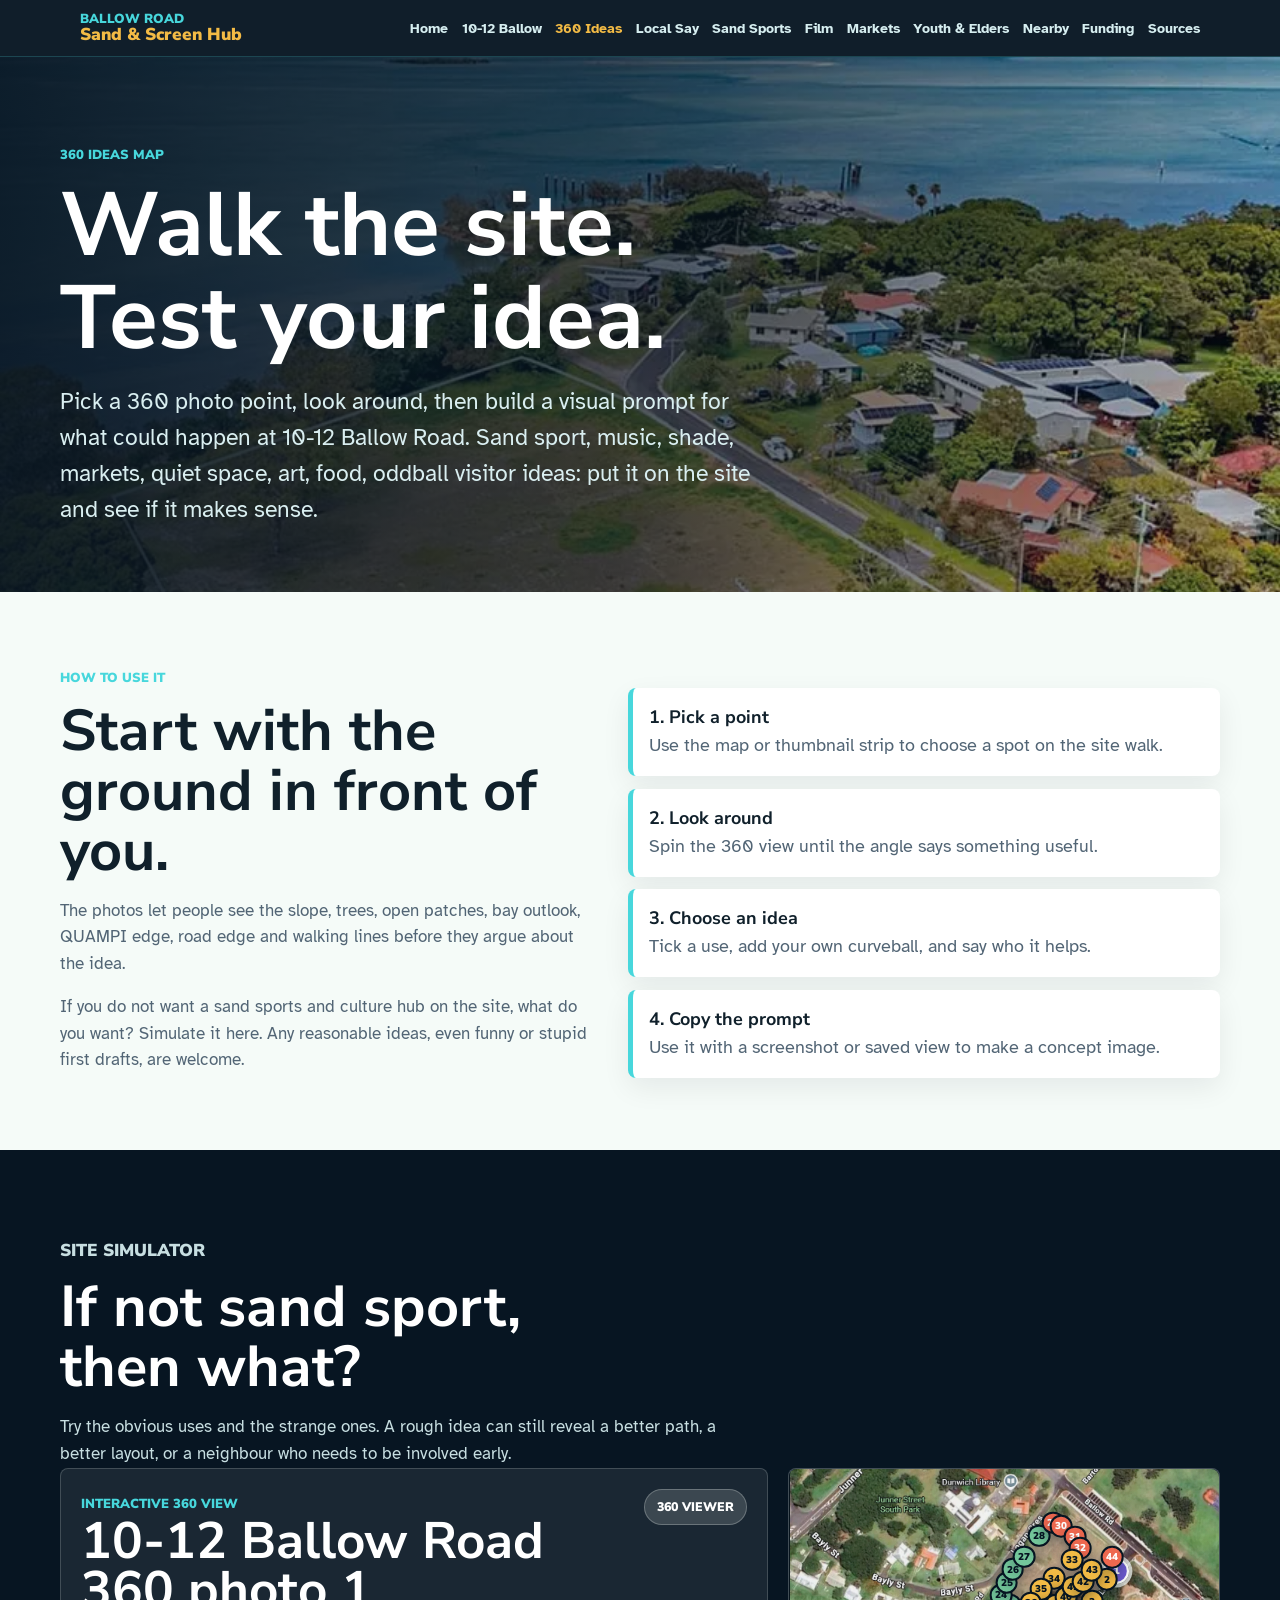
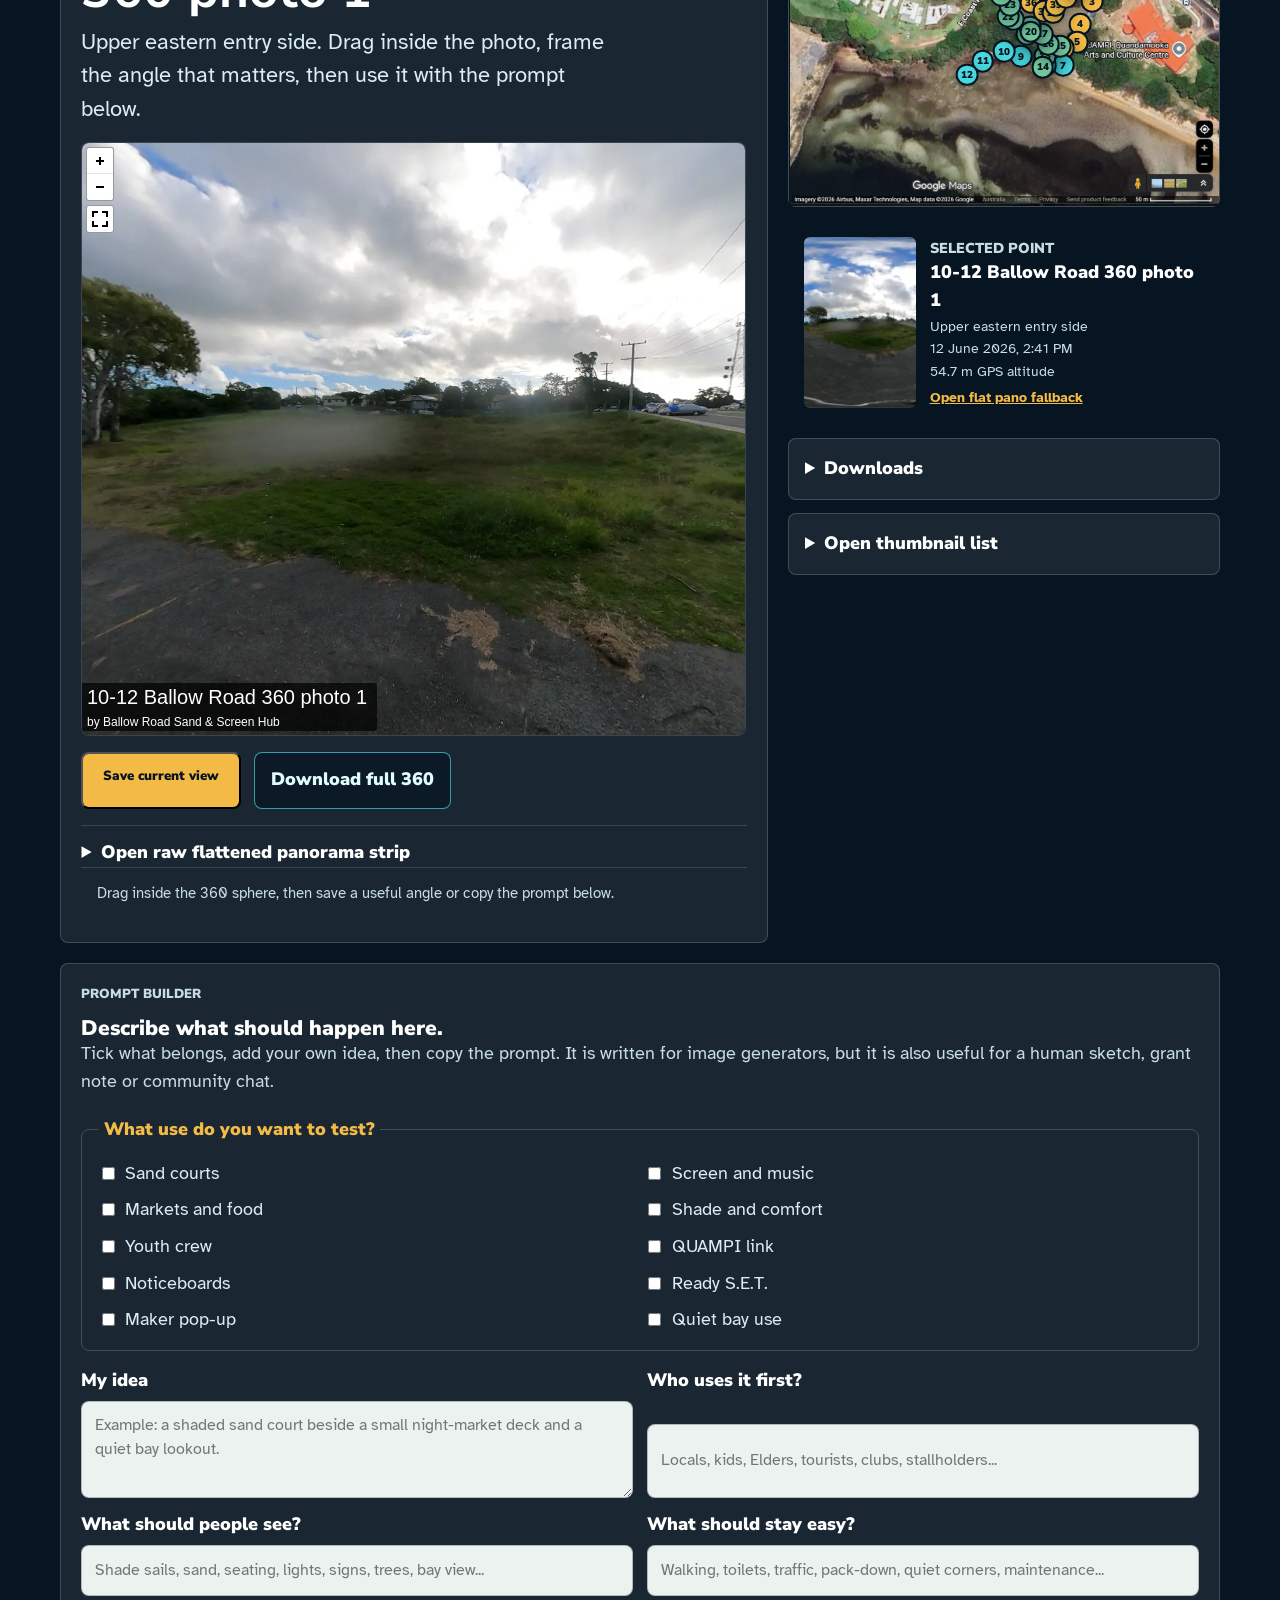
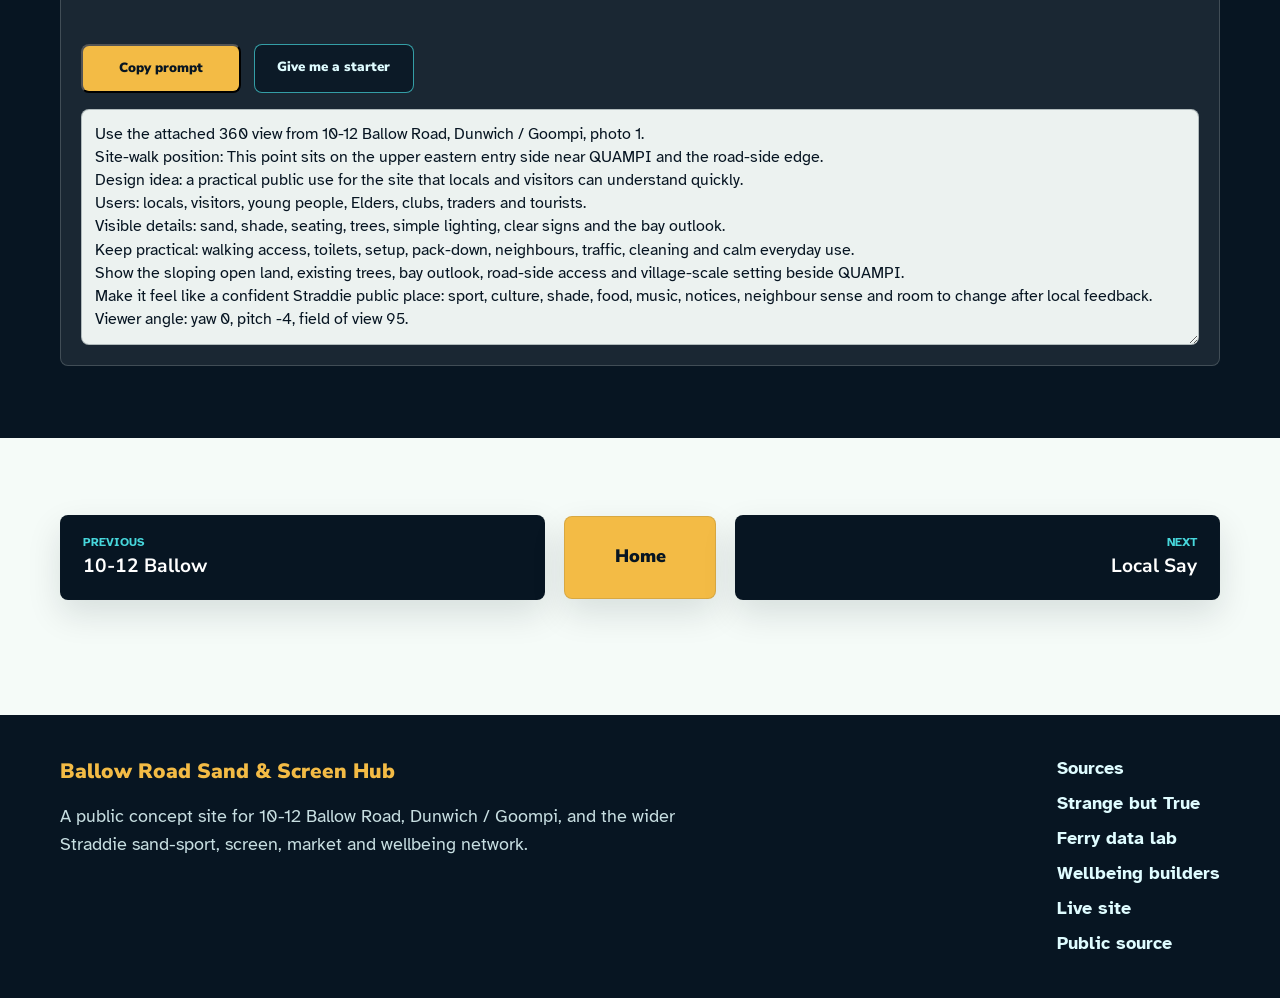
==== evidence-map.html @ b6db0bf1 "Add 360 ideas evidence map" ====
<!doctype html>
<html lang="en-AU">
  <head>
    <meta charset="utf-8">
    <meta name="viewport" content="width=device-width, initial-scale=1">
    <meta name="description" content="360 photo workbench for testing ideas at 10-12 Ballow Road, Dunwich / Goompi.">
    <title>360 Ideas | Ballow Road Sand & Screen Hub</title>
    <link rel="preconnect" href="https://fonts.googleapis.com">
    <link rel="preconnect" href="https://fonts.gstatic.com" crossorigin>
    <link href="https://fonts.googleapis.com/css2?family=Atkinson+Hyperlegible:wght@400;700&family=Nunito+Sans:wght@700;800;900&display=swap" rel="stylesheet">
    <link rel="stylesheet" href="assets/vendor/pannellum/pannellum.css">
    <link rel="stylesheet" href="assets/css/site.css?v=20260612b">
    <link rel="icon" href="assets/favicon.svg" type="image/svg+xml">
    <link rel="shortcut icon" href="assets/favicon.ico" type="image/x-icon">
  </head>
  <body data-page="evidence">
    <header class="site-header" data-site-header></header>
    <main id="main">
      <section class="page-hero" aria-labelledby="page-title">
        <img src="assets/img/site-aerial-west-northwest-bay.webp" alt="Aerial view of 10-12 Ballow Road and Moreton Bay">
        <div class="page-hero-inner">
          <p class="eyebrow">360 ideas map</p>
          <h1 id="page-title">Walk the site. Test your idea.</h1>
          <p class="lede">Pick a 360 photo point, look around, then build a visual prompt for what could happen at 10-12 Ballow Road. Sand sport, music, shade, markets, quiet space, art, food, oddball visitor ideas: put it on the site and see if it makes sense.</p>
        </div>
      </section>

      <section class="section" aria-labelledby="how-title">
        <div class="section-inner split">
          <div>
            <p class="eyebrow">How to use it</p>
            <h2 id="how-title">Start with the ground in front of you.</h2>
            <p class="soft">The photos let people see the slope, trees, open patches, bay outlook, QUAMPI edge, road edge and walking lines before they argue about the idea.</p>
            <p class="soft">If you do not want a sand sports and culture hub on the site, what do you want? Simulate it here. Any reasonable ideas, even funny or stupid first drafts, are welcome.</p>
          </div>
          <div class="fact-list">
            <div class="fact-row"><strong>1. Pick a point</strong><span>Use the map or thumbnail strip to choose a spot on the site walk.</span></div>
            <div class="fact-row"><strong>2. Look around</strong><span>Spin the 360 view until the angle says something useful.</span></div>
            <div class="fact-row"><strong>3. Choose an idea</strong><span>Tick a use, add your own curveball, and say who it helps.</span></div>
            <div class="fact-row"><strong>4. Copy the prompt</strong><span>Use it with a screenshot or saved view to make a concept image.</span></div>
          </div>
        </div>
      </section>

      <section class="section dark evidence-workspace-section" aria-labelledby="workspace-title">
        <div class="section-inner">
          <div class="section-head">
            <p class="eyebrow">Site simulator</p>
            <h2 id="workspace-title">If not sand sport, then what?</h2>
            <p>Try the obvious uses and the strange ones. A rough idea can still reveal a better path, a better layout, or a neighbour who needs to be involved early.</p>
          </div>

          <div class="evidence-workspace">
            <div data-pano-viewer aria-label="Selected 360 panorama workbench"></div>

            <aside class="evidence-map-column" aria-label="360 photo map and selected point">
              <div class="map-panel compact-map-panel">
                <div class="map-canvas site-photo-map" data-photo-map aria-label="Marked Google map screenshot of 10-12 Ballow Road 360 photo points"></div>
              </div>
              <div class="photo-preview" data-photo-preview></div>
              <details class="download-panel compact-disclosure" data-download-panel>
                <summary>Downloads</summary>
                <div class="download-actions">
                  <button class="button secondary small-button" type="button" data-save-view>Save current view</button>
                  <button class="button secondary small-button" type="button" data-download-current>Download full 360</button>
                </div>
              </details>
              <details class="thumb-drawer">
                <summary>Open thumbnail list</summary>
                <div class="thumb-list" data-photo-thumbs aria-label="360 photo thumbnails"></div>
              </details>
            </aside>
          </div>

          <section class="idea-builder" aria-labelledby="idea-title">
            <div>
              <p class="eyebrow">Prompt builder</p>
              <h3 id="idea-title">Describe what should happen here.</h3>
              <p>Tick what belongs, add your own idea, then copy the prompt. It is written for image generators, but it is also useful for a human sketch, grant note or community chat.</p>
            </div>

            <form class="idea-form">
              <fieldset>
                <legend>What use do you want to test?</legend>
                <div class="idea-checks">
                  <label><input type="checkbox" data-idea-option value="multi-purpose sand courts for volleyball, beach cricket, footy training, beach tennis, pickleball-style net games and social sport"> Sand courts</label>
                  <label><input type="checkbox" data-idea-option value="outdoor cinema, music nights and a small community stage"> Screen and music</label>
                  <label><input type="checkbox" data-idea-option value="night markets, BBQ, food stalls and local trader pop-ups"> Markets and food</label>
                  <label><input type="checkbox" data-idea-option value="shade, seats, toilets, gentle paths and elder-friendly pause points"> Shade and comfort</label>
                  <label><input type="checkbox" data-idea-option value="youth crew roles for setup, sport, filming, tech help, cleaning and pack-down"> Youth crew</label>
                  <label><input type="checkbox" data-idea-option value="QUAMPI arts link, cultural welcome, local stories and visitor behaviour cues"> QUAMPI link</label>
                  <label><input type="checkbox" data-idea-option value="digital noticeboard, ferry notes, event updates and visitor orientation"> Noticeboards</label>
                  <label><input type="checkbox" data-idea-option value="Ready S.E.T. Co-op support desk, training and hyperlocal media"> Ready S.E.T.</label>
                  <label><input type="checkbox" data-idea-option value="maker-space pop-up, repair bench, tool demos and practical learning"> Maker pop-up</label>
                  <label><input type="checkbox" data-idea-option value="quiet bay lookout, sculpture lawn, picnic edge and low-key rest space"> Quiet bay use</label>
                </div>
              </fieldset>

              <div class="field-grid">
                <label>My idea
                  <textarea data-idea-custom rows="3" placeholder="Example: a shaded sand court beside a small night-market deck and a quiet bay lookout."></textarea>
                </label>
                <label>Who uses it first?
                  <input data-idea-users type="text" placeholder="Locals, kids, Elders, tourists, clubs, stallholders...">
                </label>
                <label>What should people see?
                  <input data-idea-look type="text" placeholder="Shade sails, sand, seating, lights, signs, trees, bay view...">
                </label>
                <label>What should stay easy?
                  <input data-idea-practical type="text" placeholder="Walking, toilets, traffic, pack-down, quiet corners, maintenance...">
                </label>
              </div>

              <div class="button-row">
                <button class="button primary" type="button" data-copy-prompt>Copy prompt</button>
                <button class="button secondary" type="button" data-random-idea>Give me a starter</button>
              </div>
              <textarea class="generated-prompt" data-generated-prompt rows="9" aria-label="Generated image prompt"></textarea>
            </form>
          </section>
        </div>
      </section>

      <div class="sequence-wrap" data-sequence-nav></div>
    </main>
    <footer class="site-footer" data-site-footer></footer>
    <script src="assets/vendor/pannellum/pannellum.js"></script>
    <script src="assets/js/site-360-data.js"></script>
    <script src="assets/js/site.js?v=20260612b"></script>
    <script src="assets/js/evidence-map.js?v=20260612b"></script>
  </body>
</html>
---- assets/vendor/pannellum/pannellum.css ----
/* Pannellum 2.5.6, https://github.com/mpetroff/pannellum */
.pnlm-container{margin:0;padding:0;overflow:hidden;position:relative;cursor:default;width:100%;height:100%;font-family:Helvetica,"Nimbus Sans L","Liberation Sans",Arial,sans-serif;background:#f4f4f4 url('data:image/svg+xml,%3Csvg%20xmlns%3D%22http%3A%2F%2Fwww.w3.org%2F2000%2Fsvg%22%20width%3D%2267%22%20height%3D%22100%22%20viewBox%3D%220%200%2067%20100%22%3E%0A%3Cpath%20stroke%3D%22%23ccc%22%20fill%3D%22none%22%20d%3D%22M33.5%2C50%2C0%2C63%2C33.5%2C75%2C67%2C63%2C33.5%2C50m-33.5-50%2C67%2C25m-0.5%2C0%2C0%2C75m-66.5-75%2C67-25m-33.5%2C75%2C0%2C25m0-100%2C0%2C50%22%2F%3E%0A%3C%2Fsvg%3E%0A') repeat;-webkit-user-select:none;-khtml-user-select:none;-moz-user-select:none;-o-user-select:none;-ms-user-select:none;user-select:none;outline:0;line-height:1.4;contain:content}.pnlm-container *{box-sizing:content-box}.pnlm-ui{position:absolute;width:100%;height:100%;z-index:1}.pnlm-grab{cursor:grab;cursor:url('data:image/svg+xml,%3Csvg%20xmlns%3D%22http%3A%2F%2Fwww.w3.org%2F2000%2Fsvg%22%20height%3D%2226%22%20width%3D%2226%22%3E%0A%3Cpath%20stroke%3D%22%23000%22%20stroke-width%3D%221px%22%20fill%3D%22%23fff%22%20d%3D%22m15.3%2020.5s6.38-6.73%204.64-8.24-3.47%201.01-3.47%201.01%203.61-5.72%201.41-6.49c-2.2-0.769-3.33%204.36-3.33%204.36s0.873-5.76-1.06-5.76-1.58%205.39-1.58%205.39-0.574-4.59-2.18-4.12c-1.61%200.468-0.572%205.51-0.572%205.51s-1.58-4.89-2.93-3.79c-1.35%201.11%200.258%205.25%200.572%206.62%200.836%202.43%202.03%202.94%202.17%205.55%22%2F%3E%0A%3C%2Fsvg%3E%0A') 12 8,default}.pnlm-grabbing{cursor:grabbing;cursor:url('data:image/svg+xml,%3Csvg%20xmlns%3D%22http%3A%2F%2Fwww.w3.org%2F2000%2Fsvg%22%20height%3D%2226%22%20width%3D%2226%22%3E%0A%3Cpath%20stroke%3D%22%23000%22%20stroke-width%3D%221px%22%20fill%3D%22%23fff%22%20d%3D%22m15.3%2020.5s5.07-5.29%203.77-6.74c-1.31-1.45-2.53%200.14-2.53%200.14s2.74-3.29%200.535-4.06c-2.2-0.769-2.52%201.3-2.52%201.3s0.81-2.13-1.12-2.13-1.52%201.77-1.52%201.77-0.261-1.59-1.87-1.12c-1.61%200.468-0.874%202.17-0.874%202.17s-0.651-1.55-2-0.445c-1.35%201.11-0.68%202.25-0.365%203.62%200.836%202.43%202.03%202.94%202.17%205.55%22%2F%3E%0A%3C%2Fsvg%3E%0A') 12 8,default}.pnlm-sprite{background-image:url('data:image/svg+xml,%3Csvg%20xmlns%3D%22http%3A%2F%2Fwww.w3.org%2F2000%2Fsvg%22%20width%3D%2226%22%20height%3D%22208%22%3E%0A%3Ccircle%20fill-opacity%3D%22.78%22%20cy%3D%22117%22%20cx%3D%2213%22%20r%3D%2211%22%20fill%3D%22%23fff%22%2F%3E%0A%3Ccircle%20fill-opacity%3D%22.78%22%20cy%3D%22143%22%20cx%3D%2213%22%20r%3D%2211%22%20fill%3D%22%23fff%22%2F%3E%0A%3Ccircle%20cy%3D%22169%22%20cx%3D%2213%22%20r%3D%227%22%20fill%3D%22none%22%20stroke%3D%22%23000%22%20stroke-width%3D%222%22%2F%3E%0A%3Ccircle%20cy%3D%22195%22%20cx%3D%2213%22%20r%3D%227%22%20fill%3D%22none%22%20stroke%3D%22%23000%22%20stroke-width%3D%222%22%2F%3E%0A%3Ccircle%20cx%3D%2213%22%20cy%3D%22195%22%20r%3D%222.5%22%2F%3E%0A%3Cpath%20d%3D%22m5%2083v6h2v-4h4v-2zm10%200v2h4v4h2v-6zm-5%205v6h6v-6zm-5%205v6h6v-2h-4v-4zm14%200v4h-4v2h6v-6z%22%2F%3E%0A%3Cpath%20d%3D%22m13%20110a7%207%200%200%200%20-7%207%207%207%200%200%200%207%207%207%207%200%200%200%207%20-7%207%207%200%200%200%20-7%20-7zm-1%203h2v2h-2zm0%203h2v5h-2z%22%2F%3E%0A%3Cpath%20d%3D%22m5%2057v6h2v-4h4v-2zm10%200v2h4v4h2v-6zm-10%2010v6h6v-2h-4v-4zm14%200v4h-4v2h6v-6z%22%2F%3E%0A%3Cpath%20d%3D%22m17%2038v2h-8v-2z%22%2F%3E%0A%3Cpath%20d%3D%22m12%209v3h-3v2h3v3h2v-3h3v-2h-3v-3z%22%2F%3E%0A%3Cpath%20d%3D%22m13%20136-6.125%206.125h4.375v7.875h3.5v-7.875h4.375z%22%2F%3E%0A%3Cpath%20d%3D%22m10.428%20173.33v-5.77l5-2.89v5.77zm1-1.73%203-1.73-3.001-1.74z%22%2F%3E%0A%3C%2Fsvg%3E%0A')}.pnlm-container:-moz-full-screen{height:100%!important;width:100%!important;position:static!important}.pnlm-container:-webkit-full-screen{height:100%!important;width:100%!important;position:static!important}.pnlm-container:-ms-fullscreen{height:100%!important;width:100%!important;position:static!important}.pnlm-container:fullscreen{height:100%!important;width:100%!important;position:static!important}.pnlm-render-container{cursor:inherit;position:absolute;height:100%;width:100%}.pnlm-controls{margin-top:4px;background-color:#fff;border:1px solid #999;border-color:rgba(0,0,0,0.4);border-radius:3px;cursor:pointer;z-index:2;-webkit-transform:translateZ(9999px);transform:translateZ(9999px)}.pnlm-control:hover{background-color:#f8f8f8}.pnlm-controls-container{position:absolute;top:0;left:4px;z-index:1}.pnlm-zoom-controls{width:26px;height:52px}.pnlm-zoom-in{width:100%;height:50%;position:absolute;top:0;border-radius:3px 3px 0 0}.pnlm-zoom-out{width:100%;height:50%;position:absolute;bottom:0;background-position:0 -26px;border-top:1px solid #ddd;border-top-color:rgba(0,0,0,0.10);border-radius:0 0 3px 3px}.pnlm-fullscreen-toggle-button,.pnlm-orientation-button,.pnlm-hot-spot-debug-indicator{width:26px;height:26px}.pnlm-hot-spot-debug-indicator{position:absolute;top:50%;left:50%;width:26px;height:26px;margin:-13px 0 0 -13px;background-color:rgba(255,255,255,0.5);border-radius:13px;display:none}.pnlm-orientation-button-inactive{background-position:0 -156px}.pnlm-orientation-button-active{background-position:0 -182px}.pnlm-fullscreen-toggle-button-inactive{background-position:0 -52px}.pnlm-fullscreen-toggle-button-active{background-position:0 -78px}.pnlm-panorama-info{position:absolute;bottom:4px;background-color:rgba(0,0,0,0.7);border-radius:0 3px 3px 0;padding-right:10px;color:#fff;text-align:left;display:none;z-index:2;-webkit-transform:translateZ(9999px);transform:translateZ(9999px)}.pnlm-title-box{position:relative;font-size:20px;display:table;padding-left:5px;margin-bottom:3px}.pnlm-author-box{position:relative;font-size:12px;display:table;padding-left:5px}.pnlm-load-box{position:absolute;top:50%;left:50%;width:200px;height:150px;margin:-75px 0 0 -100px;background-color:rgba(0,0,0,0.7);border-radius:3px;text-align:center;font-size:20px;display:none;color:#fff}.pnlm-load-box p{margin:20px 0}.pnlm-lbox{position:absolute;top:50%;left:50%;width:20px;height:20px;margin:-10px 0 0 -10px;display:none}.pnlm-loading{animation-duration:1.5s;-webkit-animation-duration:1.5s;animation-name:pnlm-mv;-webkit-animation-name:pnlm-mv;animation-iteration-count:infinite;-webkit-animation-iteration-count:infinite;animation-timing-function:linear;-webkit-animation-timing-function:linear;height:10px;width:10px;background-color:#fff;position:relative}@keyframes pnlm-mv{from{left:0;top:0}25%{left:10px;top:0}50%{left:10px;top:10px}75%{left:0;top:10px}to{left:0;top:0}}@-webkit-keyframes pnlm-mv{from{left:0;top:0}25%{left:10px;top:0}50%{left:10px;top:10px}75%{left:0;top:10px}to{left:0;top:0}}.pnlm-load-button{position:absolute;top:50%;left:50%;width:200px;height:100px;margin:-50px 0 0 -100px;background-color:rgba(0,0,0,.7);border-radius:3px;text-align:center;font-size:20px;display:table;color:#fff;cursor:pointer}.pnlm-load-button:hover{background-color:rgba(0,0,0,.8)}.pnlm-load-button p{display:table-cell;vertical-align:middle}.pnlm-info-box{font-size:15px;position:absolute;top:50%;left:50%;width:200px;height:150px;margin:-75px 0 0 -100px;background-color:#000;border-radius:3px;display:table;text-align:center;color:#fff;table-layout:fixed}.pnlm-info-box a,.pnlm-author-box a{color:#fff;word-wrap:break-word;overflow-wrap:break-word}.pnlm-info-box p{display:table-cell;vertical-align:middle;padding:0 5px 0 5px}.pnlm-error-msg{display:none}.pnlm-about-msg{font-size:11px;line-height:11px;color:#fff;padding:5px 8px 5px 8px;background:rgba(0,0,0,0.7);border-radius:3px;position:absolute;top:50px;left:50px;display:none;opacity:0;-moz-transition:opacity .3s ease-in-out;-webkit-transition:opacity .3s ease-in-out;-o-transition:opacity .3s ease-in-out;-ms-transition:opacity .3s ease-in-out;transition:opacity .3s ease-in-out;z-index:1}.pnlm-about-msg a:link,.pnlm-about-msg a:visited{color:#fff}.pnlm-about-msg a:hover,.pnlm-about-msg a:active{color:#eee}.pnlm-hotspot-base{position:absolute;visibility:hidden;cursor:default;vertical-align:middle;top:0;z-index:1}.pnlm-hotspot{height:26px;width:26px;border-radius:13px}.pnlm-hotspot:hover{background-color:rgba(255,255,255,0.2)}.pnlm-hotspot.pnlm-info{background-position:0 -104px}.pnlm-hotspot.pnlm-scene{background-position:0 -130px}div.pnlm-tooltip span{visibility:hidden;position:absolute;border-radius:3px;background-color:rgba(0,0,0,0.7);color:#fff;text-align:center;max-width:200px;padding:5px 10px;margin-left:-220px;cursor:default}div.pnlm-tooltip:hover span{visibility:visible}div.pnlm-tooltip:hover span:after{content:'';position:absolute;width:0;height:0;border-width:10px;border-style:solid;border-color:rgba(0,0,0,0.7) transparent transparent transparent;bottom:-20px;left:-10px;margin:0 50%}.pnlm-compass{position:absolute;width:50px;height:50px;right:4px;bottom:4px;border-radius:25px;background-image:url('data:image/svg+xml,%3Csvg%20xmlns%3D%22http%3A%2F%2Fwww.w3.org%2F2000%2Fsvg%22%20height%3D%2250%22%20width%3D%2250%22%3E%0A%3Cpath%20d%3D%22m24.5078%206-3.2578%2018h7.5l-3.25781-18h-0.984376zm-3.2578%2020%203.2578%2018h0.9844l3.2578-18h-7.5zm1.19531%200.9941h5.10938l-2.5547%2014.1075-2.5547-14.1075z%22%2F%3E%0A%3C%2Fsvg%3E%0A');cursor:default;display:none}.pnlm-world{position:absolute;left:50%;top:50%}.pnlm-face{position:absolute;-webkit-transform-origin:0 0;transform-origin:0 0}.pnlm-dragfix,.pnlm-preview-img{position:absolute;height:100%;width:100%}.pnlm-preview-img{background-size:cover;background-position:center}.pnlm-lbar{width:150px;margin:0 auto;border:#fff 1px solid;height:6px}.pnlm-lbar-fill{background:#fff;height:100%;width:0}.pnlm-lmsg{font-size:12px}.pnlm-fade-img{position:absolute;top:0;left:0}.pnlm-pointer{cursor:pointer}
---- assets/css/site.css ----
:root {
  --ink: #071522;
  --ink-soft: #10283a;
  --panel: #0e3340;
  --paper: #f5fbf8;
  --paper-strong: #ffffff;
  --text: #10202b;
  --muted: #526575;
  --aqua: #47d7dc;
  --aqua-dark: #0b6c78;
  --gold: #f3bb45;
  --coral: #ee684f;
  --green: #74c79b;
  --border: rgba(16, 32, 43, 0.15);
  --shadow: 0 22px 60px rgba(7, 21, 34, 0.18);
  --heading: "Nunito Sans", "Avenir Next", Arial, sans-serif;
  --body: "Atkinson Hyperlegible", "Segoe UI", Arial, sans-serif;
  --max: 1160px;
}

* {
  box-sizing: border-box;
}

html {
  scroll-behavior: smooth;
  overflow-x: hidden;
}

body {
  background: var(--paper);
  color: var(--text);
  font-family: var(--body);
  font-size: 18px;
  line-height: 1.55;
  margin: 0;
  overflow-x: hidden;
}

img {
  display: block;
  height: auto;
  max-width: 100%;
}

a {
  color: inherit;
}

.skip-link {
  background: var(--gold);
  color: var(--ink);
  left: 1rem;
  padding: 0.6rem 0.8rem;
  position: absolute;
  text-decoration: none;
  top: -4rem;
  z-index: 30;
}

.skip-link:focus {
  top: 1rem;
}

.site-header {
  background: rgba(7, 21, 34, 0.96);
  border-bottom: 1px solid rgba(71, 215, 220, 0.22);
  position: sticky;
  top: 0;
  z-index: 20;
}

.site-nav {
  align-items: center;
  display: flex;
  flex-wrap: wrap;
  gap: 1rem;
  justify-content: space-between;
  margin: 0 auto;
  max-width: var(--max);
  padding: 0.8rem 1.25rem;
}

.brand {
  color: var(--paper-strong);
  display: grid;
  font-family: var(--heading);
  line-height: 1;
  text-decoration: none;
}

.brand span {
  color: var(--aqua);
  font-size: 0.82rem;
  font-weight: 900;
  text-transform: uppercase;
}

.brand strong {
  color: var(--gold);
  font-size: 1.08rem;
  font-weight: 900;
}

.nav-links {
  align-items: center;
  display: flex;
  flex-wrap: wrap;
  gap: 0.85rem;
  justify-content: flex-end;
  min-width: 0;
}

.nav-links a {
  color: #d6eef0;
  font-size: 0.9rem;
  font-weight: 800;
  text-decoration: none;
}

.nav-links a:hover,
.nav-links a:focus,
.nav-links a[aria-current="page"] {
  color: var(--gold);
}

.nav-toggle {
  background: transparent;
  border: 1px solid rgba(245, 251, 248, 0.5);
  border-radius: 8px;
  color: var(--paper-strong);
  display: none;
  font-family: var(--heading);
  font-weight: 900;
  padding: 0.55rem 0.75rem;
}

h1,
h2,
h3 {
  font-family: var(--heading);
  letter-spacing: 0;
  line-height: 1.04;
  margin: 0;
  overflow-wrap: break-word;
}

h1 {
  font-size: clamp(2.7rem, 7vw, 5.8rem);
  max-width: 12ch;
}

h2 {
  font-size: clamp(2rem, 4.5vw, 3.6rem);
  max-width: 16ch;
}

h3 {
  font-size: 1.32rem;
}

p {
  margin: 0;
  overflow-wrap: break-word;
}

p + p {
  margin-top: 1rem;
}

.hero {
  background: var(--ink);
  color: var(--paper-strong);
  min-height: calc(100vh - 72px);
  overflow: hidden;
  position: relative;
}

.hero img {
  height: 100%;
  inset: 0;
  object-fit: cover;
  position: absolute;
  width: 100%;
}

.hero::before {
  background: linear-gradient(90deg, rgba(7, 21, 34, 0.94) 0%, rgba(7, 21, 34, 0.74) 42%, rgba(7, 21, 34, 0.18) 76%);
  content: "";
  inset: 0;
  position: absolute;
  z-index: 1;
}

.hero-inner {
  display: grid;
  margin: 0 auto;
  max-width: var(--max);
  min-height: calc(100vh - 72px);
  min-width: 0;
  padding: 5.5rem 1.25rem 3rem;
  position: relative;
  width: 100%;
  z-index: 2;
}

.hero-copy {
  align-self: center;
  max-width: 690px;
  min-width: 0;
}

.page-hero {
  background:
    radial-gradient(circle at top right, rgba(71, 215, 220, 0.24), transparent 36rem),
    linear-gradient(135deg, var(--ink) 0%, var(--panel) 100%);
  color: var(--paper-strong);
  overflow: hidden;
  padding: 5.5rem 1.25rem 4rem;
  position: relative;
}

.page-hero img {
  height: 100%;
  inset: 0;
  object-fit: cover;
  position: absolute;
  width: 100%;
}

.page-hero::before {
  background: linear-gradient(90deg, rgba(7, 21, 34, 0.94), rgba(7, 21, 34, 0.72) 48%, rgba(7, 21, 34, 0.24));
  content: "";
  inset: 0;
  position: absolute;
  z-index: 1;
}

.page-hero-inner {
  margin: 0 auto;
  max-width: var(--max);
  min-height: 23rem;
  min-width: 0;
  position: relative;
  width: 100%;
  z-index: 2;
}

.lede {
  color: #d9eef0;
  font-size: clamp(1.12rem, 2.4vw, 1.45rem);
  margin-top: 1.2rem;
  max-width: min(44rem, calc(100vw - 2.5rem));
}

.eyebrow {
  color: var(--aqua);
  font-family: var(--heading);
  font-size: 0.82rem;
  font-weight: 900;
  margin-bottom: 0.85rem;
  text-transform: uppercase;
}

.button-row {
  display: flex;
  flex-wrap: wrap;
  gap: 0.8rem;
  margin-top: 2rem;
}

.button {
  border-radius: 8px;
  display: inline-flex;
  font-family: var(--heading);
  font-weight: 900;
  justify-content: center;
  min-width: 10rem;
  padding: 0.85rem 1rem;
  text-decoration: none;
}

.button.primary {
  background: var(--gold);
  color: var(--ink);
}

.button.secondary {
  background: rgba(7, 21, 34, 0.68);
  border: 1px solid rgba(71, 215, 220, 0.7);
  color: #dffcff;
}

.hero-facts {
  align-self: end;
  background: rgba(7, 21, 34, 0.9);
  border: 1px solid rgba(71, 215, 220, 0.3);
  border-radius: 8px;
  display: grid;
  gap: 1rem;
  grid-template-columns: repeat(3, minmax(0, 1fr));
  margin-top: 3rem;
  max-width: 930px;
  min-width: 0;
  padding: 1rem;
}

.hero-facts div {
  border-left: 4px solid var(--aqua);
  padding-left: 0.85rem;
}

.hero-facts strong {
  display: block;
  font-family: var(--heading);
  font-size: 1.1rem;
}

.hero-facts span {
  color: #c2d9dc;
  display: block;
  font-size: 0.93rem;
}

.notice {
  background: var(--gold);
  color: var(--ink);
  font-weight: 800;
  padding: 1rem 1.25rem;
}

.notice div {
  margin: 0 auto;
  max-width: var(--max);
}

.section {
  padding: 4.5rem 1.25rem;
}

.section.dark {
  background: var(--ink);
  color: var(--paper-strong);
}

.section.green {
  background: #ddf2e6;
}

.section.aqua {
  background: #dff6f4;
}

.section-inner {
  margin: 0 auto;
  max-width: var(--max);
  min-width: 0;
  width: 100%;
}

.section-head {
  max-width: 780px;
  min-width: 0;
}

.section-head p,
.soft {
  color: var(--muted);
  font-size: 1.08rem;
  margin-top: 1rem;
  max-width: min(44rem, calc(100vw - 2.5rem));
}

.dark .section-head p,
.dark .soft {
  color: #c7dee1;
}

.grid {
  display: grid;
  gap: 1rem;
  margin-top: 2rem;
}

.grid.three {
  grid-template-columns: repeat(3, minmax(0, 1fr));
}

.grid.two {
  grid-template-columns: repeat(2, minmax(0, 1fr));
}

.grid.four {
  grid-template-columns: repeat(4, minmax(0, 1fr));
}

.card,
.route-card,
.fact-card {
  background: var(--paper-strong);
  border: 1px solid var(--border);
  border-radius: 8px;
  box-shadow: 0 12px 34px rgba(7, 21, 34, 0.08);
  color: var(--text);
  padding: 1.25rem;
}

.dark .card,
.dark .route-card,
.dark .fact-card {
  background: rgba(245, 251, 248, 0.08);
  border-color: rgba(245, 251, 248, 0.18);
  color: var(--paper-strong);
}

.card h3,
.route-card h3,
.fact-card h3 {
  margin-bottom: 0.6rem;
}

.card p,
.route-card p,
.fact-card p {
  color: var(--muted);
}

.dark .card p,
.dark .route-card p,
.dark .fact-card p {
  color: #c7dee1;
}

.card-links {
  display: flex;
  flex-wrap: wrap;
  gap: 0.6rem;
  margin-top: 1.1rem;
}

.mini-button {
  align-items: center;
  border-radius: 8px;
  display: inline-flex;
  font-family: var(--heading);
  font-size: 0.84rem;
  font-weight: 900;
  justify-content: center;
  min-height: 2.45rem;
  padding: 0.58rem 0.78rem;
  text-decoration: none;
}

.mini-button.primary {
  background: var(--gold);
  color: var(--ink);
}

.mini-button.secondary {
  border: 1px solid rgba(71, 215, 220, 0.72);
  color: var(--aqua);
}

.fact-row .mini-button.secondary,
.aqua .mini-button.secondary,
.green .mini-button.secondary,
.section:not(.dark) .card .mini-button.secondary {
  border-color: rgba(11, 108, 120, 0.45);
  color: var(--aqua-dark);
}

.mini-button:hover,
.mini-button:focus {
  transform: translateY(-1px);
}

.route-card {
  display: grid;
  min-height: 13rem;
  text-decoration: none;
}

.route-card span,
.fact-label {
  color: var(--aqua-dark);
  font-family: var(--heading);
  font-size: 0.78rem;
  font-weight: 900;
  text-transform: uppercase;
}

.dark .route-card span,
.dark .fact-label {
  color: var(--aqua);
}

.route-card strong {
  align-self: end;
  color: var(--coral);
  font-family: var(--heading);
  font-weight: 900;
  margin-top: 1rem;
}

.split {
  align-items: center;
  display: grid;
  gap: 2rem;
  grid-template-columns: minmax(0, 0.95fr) minmax(320px, 1.05fr);
}

.phone-feature .split {
  grid-template-columns: minmax(0, 1fr) minmax(17rem, 0.62fr);
}

.phone-feature .button {
  margin-top: 1rem;
}

.phone-feature .button.secondary {
  background: var(--gold);
  border-color: var(--gold);
  color: var(--ink);
}

.phone-feature .button.secondary:hover,
.phone-feature .button.secondary:focus {
  background: #ffd16b;
  border-color: #ffd16b;
}

.phone-feature .soft a {
  color: var(--aqua-dark);
  font-weight: 700;
  text-decoration-thickness: 0.12em;
  text-underline-offset: 0.16em;
}

.phone-feature .soft a:hover,
.phone-feature .soft a:focus {
  color: var(--ink);
  background: rgba(243, 187, 69, 0.34);
}

.phone-frame-wrap {
  display: flex;
  justify-content: center;
}

.phone-frame {
  background: #071522;
  border: 0.72rem solid #071522;
  border-radius: 2.4rem;
  box-shadow: 0 28px 70px rgba(7, 21, 34, 0.28);
  max-width: min(23rem, 82vw);
  padding: 0.85rem 0.55rem 1rem;
  position: relative;
  width: 100%;
}

.phone-frame::before {
  background: rgba(245, 251, 248, 0.82);
  border-radius: 999px;
  content: "";
  display: block;
  height: 0.34rem;
  margin: 0 auto 0.72rem;
  width: 4.2rem;
}

.phone-frame iframe {
  aspect-ratio: 9 / 16;
  background: #000000;
  border: 0;
  border-radius: 1.5rem;
  display: block;
  width: 100%;
}

.image-panel {
  background: var(--ink);
  border-radius: 8px;
  box-shadow: var(--shadow);
  overflow: hidden;
}

.image-panel img {
  aspect-ratio: 16 / 10;
  object-fit: cover;
  width: 100%;
}

.noticeboard-upgrade {
  align-items: center;
}

.noticeboard-panel {
  background: #ffffff;
}

.noticeboard-panel img {
  aspect-ratio: 4 / 3;
  object-fit: contain;
}

.photo-grid {
  display: grid;
  gap: 1rem;
  grid-template-columns: repeat(3, minmax(0, 1fr));
  margin-top: 2rem;
}

.photo-card {
  background: var(--paper-strong);
  border: 1px solid var(--border);
  border-radius: 8px;
  box-shadow: 0 12px 34px rgba(7, 21, 34, 0.08);
  overflow: hidden;
}

.photo-card a {
  display: block;
}

.photo-card a:focus-visible {
  outline: 3px solid var(--gold);
  outline-offset: -3px;
}

.photo-card img {
  aspect-ratio: 3 / 2;
  display: block;
  object-fit: cover;
  transition: filter 160ms ease, transform 160ms ease;
  width: 100%;
}

.photo-card a:hover img,
.photo-card a:focus-visible img {
  filter: saturate(1.06);
  transform: scale(1.015);
}

.photo-card figcaption {
  color: var(--muted);
  font-size: 0.92rem;
  padding: 0.9rem 1rem 1rem;
}

.caption {
  color: var(--muted);
  font-size: 0.95rem;
  margin-top: 0.75rem;
}

.fact-list {
  display: grid;
  gap: 0.8rem;
  margin-top: 1.5rem;
}

.fact-row {
  background: var(--paper-strong);
  border-left: 5px solid var(--aqua);
  border-radius: 8px;
  box-shadow: 0 10px 28px rgba(7, 21, 34, 0.07);
  color: var(--text);
  display: grid;
  justify-items: start;
  padding: 1rem;
  text-align: left;
}

.fact-row strong {
  color: var(--text);
  display: block;
  font-family: var(--heading);
}

.fact-row span {
  color: var(--muted);
}

.context-section .split {
  align-items: start;
}

.context-section .fact-list {
  margin-top: 0;
}

.context-section .fact-row {
  padding: 1.15rem 1.25rem;
}

.sports-hero::before {
  background:
    linear-gradient(90deg, rgba(7, 21, 34, 0.95), rgba(7, 21, 34, 0.72) 42%, rgba(7, 21, 34, 0.22)),
    radial-gradient(circle at 82% 20%, rgba(243, 187, 69, 0.32), transparent 22rem);
}

.sports-icon-strip {
  display: flex;
  flex-wrap: wrap;
  gap: 0.55rem;
  margin-top: 1.4rem;
  max-width: 34rem;
}

.sports-icon-strip span {
  align-items: center;
  background: rgba(245, 251, 248, 0.14);
  border: 1px solid rgba(71, 215, 220, 0.45);
  border-radius: 8px;
  display: inline-flex;
  font-size: 1.8rem;
  height: 3.3rem;
  justify-content: center;
  width: 3.3rem;
}

.sports-lead {
  background:
    linear-gradient(180deg, var(--paper) 0%, #e9f6f0 100%);
}

.venue-stack {
  display: grid;
  gap: 0.95rem;
}

.venue-card {
  background: var(--paper-strong);
  border: 1px solid var(--border);
  border-left: 6px solid var(--aqua);
  border-radius: 8px;
  box-shadow: 0 12px 34px rgba(7, 21, 34, 0.08);
  padding: 1.25rem;
}

.venue-card.primary-venue {
  border-left-color: var(--gold);
  box-shadow: 0 18px 46px rgba(243, 187, 69, 0.16);
}

.venue-card span {
  color: var(--aqua-dark);
  font-family: var(--heading);
  font-size: 0.78rem;
  font-weight: 900;
  text-transform: uppercase;
}

.venue-card h3 {
  margin-top: 0.35rem;
}

.venue-card p {
  color: var(--muted);
  margin-top: 0.45rem;
}

.sports-showcase {
  background:
    radial-gradient(circle at top left, rgba(71, 215, 220, 0.18), transparent 24rem),
    radial-gradient(circle at bottom right, rgba(243, 187, 69, 0.16), transparent 28rem),
    var(--ink);
}

.sport-grid {
  display: grid;
  gap: 1rem;
  grid-template-columns: repeat(4, minmax(0, 1fr));
  margin-top: 2rem;
}

.sport-tile {
  background: rgba(245, 251, 248, 0.09);
  border: 1px solid rgba(245, 251, 248, 0.18);
  border-radius: 8px;
  color: var(--paper-strong);
  min-height: 14rem;
  overflow: hidden;
  padding: 1.1rem;
  position: relative;
}

.sport-tile::after {
  background: linear-gradient(135deg, rgba(71, 215, 220, 0.22), rgba(243, 187, 69, 0.18));
  content: "";
  height: 5rem;
  position: absolute;
  right: -2rem;
  top: -2rem;
  transform: rotate(18deg);
  width: 7rem;
}

.sport-icon {
  align-items: center;
  background: var(--paper-strong);
  border-radius: 8px;
  color: var(--ink);
  display: inline-flex;
  font-size: 2.7rem;
  height: 4.8rem;
  justify-content: center;
  margin-bottom: 1rem;
  position: relative;
  width: 4.8rem;
  z-index: 1;
}

.sport-tile h3 {
  font-size: 1.15rem;
  margin-bottom: 0.5rem;
  position: relative;
  z-index: 1;
}

.sport-tile p {
  color: #c7dee1;
  font-size: 0.98rem;
  position: relative;
  z-index: 1;
}

.sports-cta {
  background:
    linear-gradient(135deg, #f5fbf8 0%, #e3f6f3 54%, #fff4cf 100%);
}

.sports-scoreboard,
.sports-question-board {
  display: grid;
  gap: 1rem;
  grid-template-columns: repeat(2, minmax(0, 1fr));
}

.sports-scoreboard div {
  background: var(--ink);
  border-radius: 8px;
  color: var(--paper-strong);
  min-height: 10rem;
  padding: 1.15rem;
}

.sports-scoreboard strong {
  color: var(--gold);
  display: block;
  font-family: var(--heading);
  font-size: clamp(3rem, 8vw, 5rem);
  line-height: 0.9;
}

.sports-scoreboard span {
  color: #d9eef0;
  display: block;
  font-weight: 800;
  margin-top: 0.75rem;
}

.sports-question-board article {
  background: var(--ink);
  border-top: 5px solid var(--gold);
  border-radius: 8px;
  color: var(--paper-strong);
  min-height: 10rem;
  padding: 1.35rem;
}

.sports-question-board h3 {
  color: var(--gold);
  font-size: clamp(1.25rem, 2.5vw, 1.7rem);
  line-height: 1.1;
  margin-bottom: 0.7rem;
}

.sports-question-board p {
  color: #d9eef0;
  font-weight: 800;
}

.source-list {
  display: grid;
  gap: 1rem;
  margin-top: 2rem;
}

.source-card {
  background: var(--paper-strong);
  border: 1px solid var(--border);
  border-radius: 8px;
  padding: 1.1rem;
}

.source-card a {
  color: var(--aqua-dark);
  font-weight: 900;
}

.plain-list {
  color: var(--muted);
  margin: 1rem 0 0;
  padding-left: 1.2rem;
}

.plain-list li + li {
  margin-top: 0.5rem;
}

.sequence-wrap {
  background: var(--paper);
  padding: clamp(3.8rem, 6vw, 5rem) 1.25rem clamp(7rem, 9vw, 8.5rem);
}

.sequence-nav {
  align-items: center;
  display: grid;
  gap: 1.2rem;
  grid-template-columns: minmax(0, 1fr) minmax(9rem, auto) minmax(0, 1fr);
  margin: 0 auto;
  max-width: var(--max);
}

.sequence-link,
.sequence-home {
  background: var(--ink);
  border: 1px solid rgba(16, 32, 43, 0.12);
  border-radius: 8px;
  box-shadow: 0 14px 34px rgba(7, 21, 34, 0.12);
  color: var(--paper-strong);
  display: grid;
  justify-content: start;
  min-height: 5.2rem;
  padding: 1.05rem 1.35rem;
  text-decoration: none;
}

.sequence-link span {
  color: var(--aqua);
  font-size: 0.78rem;
  font-weight: 900;
  text-transform: uppercase;
}

.sequence-link strong {
  font-family: var(--heading);
  font-size: 1.2rem;
}

.sequence-link.next {
  justify-content: end;
  text-align: right;
}

.sequence-link.disabled {
  opacity: 0.45;
}

.sequence-home {
  align-items: center;
  background: var(--gold);
  color: var(--ink);
  display: inline-flex;
  font-family: var(--heading);
  font-weight: 900;
  justify-content: center;
  justify-self: center;
  min-width: 9.5rem;
  padding-inline: 1.6rem;
}

.site-footer {
  background: var(--ink);
  color: var(--paper-strong);
  padding: 2.5rem 1.25rem;
}

.footer-inner {
  display: grid;
  gap: 2rem;
  grid-template-columns: minmax(0, 1fr) auto;
  margin: 0 auto;
  max-width: var(--max);
}

.footer-title {
  color: var(--gold);
  font-family: var(--heading);
  font-size: 1.3rem;
  font-weight: 900;
}

.site-footer p:not(.footer-title) {
  color: #c7dee1;
  max-width: 42rem;
}

.site-footer nav {
  display: grid;
  gap: 0.45rem;
}

.site-footer a {
  color: #dffcff;
  font-weight: 800;
  text-decoration: none;
}

.back-to-top {
  background: var(--gold);
  border: 0;
  border-radius: 8px;
  bottom: 1rem;
  box-shadow: 0 12px 30px rgba(7, 21, 34, 0.28);
  color: var(--ink);
  cursor: pointer;
  font-family: var(--heading);
  font-weight: 900;
  opacity: 0;
  padding: 0.8rem 1rem;
  pointer-events: none;
  position: fixed;
  right: 1rem;
  transform: translateY(0.6rem);
  transition: opacity 160ms ease, transform 160ms ease;
  z-index: 25;
}

.back-to-top.is-visible {
  opacity: 1;
  pointer-events: auto;
  transform: translateY(0);
}

.evidence-workspace {
  display: grid;
  gap: 1.25rem;
  grid-template-columns: minmax(0, 1fr) minmax(20rem, 27rem);
  align-items: start;
}

.map-panel,
.idea-builder,
.thumb-drawer,
.download-panel,
.pano-viewer {
  background: rgba(245, 251, 248, 0.08);
  border: 1px solid rgba(245, 251, 248, 0.18);
  border-radius: 8px;
}

.evidence-map-column {
  display: grid;
  gap: 0.85rem;
}

.pano-viewer {
  color: var(--paper-strong);
  padding: clamp(1rem, 1.6vw, 1.35rem);
}

.main-pano-viewer {
  min-height: 100%;
}

.pano-header {
  align-items: start;
  display: flex;
  gap: 1rem;
  justify-content: space-between;
  margin-bottom: 1rem;
}

.pano-header h3,
.pano-header p {
  margin: 0;
}

.pano-header h3 {
  color: var(--paper-strong);
  font-family: var(--heading);
  font-size: clamp(2rem, 4vw, 3.7rem);
  line-height: 0.95;
}

.pano-header p {
  color: #d9eef0;
  font-size: clamp(1.05rem, 1.7vw, 1.4rem);
  margin-top: 0.65rem;
  max-width: 60rem;
}

.pano-tag {
  background: rgba(245, 251, 248, 0.15);
  border: 1px solid rgba(245, 251, 248, 0.25);
  border-radius: 999px;
  color: var(--paper-strong);
  font-family: var(--heading);
  font-size: 0.78rem;
  font-weight: 900;
  padding: 0.45rem 0.75rem;
  text-transform: uppercase;
  white-space: nowrap;
}

.sphere-viewer {
  background: #06111b;
  border: 1px solid rgba(245, 251, 248, 0.22);
  border-radius: 8px;
  min-height: clamp(32rem, 66vh, 48rem);
  overflow: hidden;
  width: 100%;
}

.sphere-viewer .pnlm-container {
  border-radius: 8px;
}

.pano-stage,
.sphere-stage {
  height: 100%;
  width: 100%;
}

.pano-fallback,
.pano-scroll img {
  height: 100%;
  object-fit: cover;
  width: 100%;
}

.viewer-fallback {
  align-content: center;
  color: var(--paper-strong);
  display: grid;
  gap: 0.65rem;
  min-height: inherit;
  padding: 1.25rem;
  text-align: center;
}

.viewer-fallback h4,
.viewer-fallback p {
  margin: 0;
}

.viewer-buttons {
  margin-top: 1rem;
}

.raw-pano-details {
  border-top: 1px solid rgba(245, 251, 248, 0.14);
  margin-top: 1rem;
  padding-top: 0.85rem;
}

.raw-pano-details summary,
.download-panel summary,
.thumb-drawer summary {
  color: var(--paper-strong);
  cursor: pointer;
  font-family: var(--heading);
  font-weight: 900;
}

.pano-scroll {
  border-radius: 8px;
  margin-top: 0.8rem;
  max-height: 19rem;
  overflow: auto;
}

.viewer-note {
  border-top: 1px solid rgba(245, 251, 248, 0.14);
  font-size: 0.95rem;
  padding: 0.85rem 1rem 1rem;
}

.viewer-note,
.idea-builder p {
  color: #c7dee1;
}

.site-photo-map {
  aspect-ratio: 1104 / 867;
  background:
    linear-gradient(rgba(7, 21, 34, 0.03), rgba(7, 21, 34, 0.03)),
    url("../img/site-photo-point-map-google-scale.webp") center / contain no-repeat,
    #08151f;
  border-radius: 8px 8px 0 0;
  min-height: 0;
  overflow: hidden;
  position: relative;
}

.site-photo-map::before {
  background: rgba(7, 21, 34, 0.02);
  content: "";
  inset: 0;
  position: absolute;
}

.map-path {
  inset: 0;
  position: absolute;
  width: 100%;
  height: 100%;
}

.map-path polyline {
  fill: none;
  stroke: rgba(243, 187, 69, 0.95);
  stroke-dasharray: 1.2 1.2;
  stroke-linecap: round;
  stroke-linejoin: round;
  stroke-width: 0.75;
  vector-effect: non-scaling-stroke;
}

.map-point {
  align-items: center;
  background: var(--gold);
  border: 2px solid var(--ink);
  border-radius: 50%;
  box-shadow: 0 5px 14px rgba(7, 21, 34, 0.32);
  color: var(--ink);
  cursor: pointer;
  display: inline-flex;
  font-family: var(--heading);
  font-size: 0.62rem;
  font-weight: 900;
  height: 1.42rem;
  justify-content: center;
  padding: 0;
  position: absolute;
  transform: translate(-50%, -50%);
  width: 1.42rem;
  z-index: 2;
}

.map-point.waterfront {
  background: var(--aqua);
}

.map-point.ballow-road {
  background: #ee684f;
  color: var(--paper-strong);
}

.map-point.middle-slope {
  background: var(--green);
}

.map-point.is-active,
.map-point:hover,
.map-point:focus {
  background: #6d5bd0;
  border-color: var(--paper-strong);
  box-shadow: 0 8px 20px rgba(7, 21, 34, 0.34);
  color: var(--paper-strong);
  outline: 3px solid rgba(245, 251, 248, 0.72);
  transform: translate(-50%, -50%) scale(1.12);
}

.map-label {
  background: rgba(7, 21, 34, 0.78);
  border: 1px solid rgba(245, 251, 248, 0.25);
  border-radius: 999px;
  color: var(--paper-strong);
  font-family: var(--heading);
  font-size: 0.72rem;
  font-weight: 900;
  padding: 0.35rem 0.55rem;
  position: absolute;
  z-index: 3;
}

.map-label.high {
  right: 0.7rem;
  top: 0.7rem;
}

.map-label.low {
  bottom: 0.7rem;
  left: 0.7rem;
}

.photo-preview {
  display: grid;
  gap: 0.85rem;
  grid-template-columns: 7rem minmax(0, 1fr);
  padding: 1rem;
}

.preview-label {
  color: var(--aqua);
  font-family: var(--heading);
  font-size: 0.72rem;
  font-weight: 900;
  text-transform: uppercase;
}

.photo-preview img {
  aspect-ratio: 2 / 1;
  border-radius: 6px;
  height: 100%;
  object-fit: cover;
  width: 100%;
}

.photo-preview strong,
.photo-preview span,
.photo-preview a {
  display: block;
}

.photo-preview strong,
.idea-builder h3,
.thumb-drawer summary {
  color: var(--paper-strong);
  font-family: var(--heading);
  font-weight: 900;
}

.photo-preview span {
  color: #c7dee1;
  font-size: 0.9rem;
}

.photo-preview a {
  color: var(--gold);
  font-size: 0.9rem;
  font-weight: 900;
  margin-top: 0.25rem;
}

.download-panel,
.thumb-drawer {
  padding: 1rem;
}

.download-actions {
  display: flex;
  flex-wrap: wrap;
  gap: 0.55rem;
  margin-top: 0.85rem;
}

.download-actions .button {
  flex: 1 1 10rem;
}

.thumb-list {
  display: grid;
  gap: 0.75rem;
  grid-template-columns: repeat(auto-fill, minmax(8.5rem, 1fr));
  margin-top: 1rem;
}

.thumb-button {
  background: rgba(245, 251, 248, 0.08);
  border: 1px solid rgba(245, 251, 248, 0.18);
  border-radius: 8px;
  color: var(--paper-strong);
  cursor: pointer;
  overflow: hidden;
  padding: 0;
  position: relative;
}

.thumb-button img {
  aspect-ratio: 2 / 1;
  object-fit: cover;
  width: 100%;
}

.thumb-button span {
  background: rgba(7, 21, 34, 0.84);
  border-radius: 999px;
  bottom: 0.35rem;
  font-family: var(--heading);
  font-size: 0.76rem;
  font-weight: 900;
  left: 0.35rem;
  padding: 0.14rem 0.45rem;
  position: absolute;
}

.thumb-button.is-active,
.thumb-button:hover,
.thumb-button:focus {
  border-color: var(--gold);
  outline: 3px solid rgba(243, 187, 69, 0.28);
}

.idea-builder {
  display: grid;
  gap: 1.25rem;
  grid-template-columns: 1fr;
  margin-top: 1.25rem;
  padding: 1.25rem;
}

.idea-builder > div {
  max-width: 74rem;
}

.idea-form {
  display: grid;
  gap: 1rem;
}

.idea-form fieldset {
  border: 1px solid rgba(245, 251, 248, 0.18);
  border-radius: 8px;
  margin: 0;
  padding: 1rem;
}

.idea-form legend {
  color: var(--gold);
  font-family: var(--heading);
  font-weight: 900;
  padding: 0 0.35rem;
}

.idea-checks {
  display: grid;
  gap: 0.55rem;
  grid-template-columns: repeat(2, minmax(0, 1fr));
}

.idea-checks label {
  align-items: start;
  color: #d9eef0;
  display: grid;
  gap: 0.45rem;
  grid-template-columns: auto minmax(0, 1fr);
}

.idea-checks input {
  margin-top: 0.45rem;
}

.field-grid {
  display: grid;
  gap: 0.85rem;
  grid-template-columns: repeat(2, minmax(0, 1fr));
}

.field-grid label {
  color: var(--paper-strong);
  display: grid;
  font-family: var(--heading);
  font-weight: 900;
  gap: 0.35rem;
}

.field-grid input,
.field-grid textarea,
.generated-prompt {
  background: rgba(245, 251, 248, 0.96);
  border: 1px solid rgba(7, 21, 34, 0.25);
  border-radius: 8px;
  color: var(--ink);
  font: 400 1rem/1.45 var(--body);
  padding: 0.8rem;
  width: 100%;
}

.field-grid textarea {
  resize: vertical;
}

.generated-prompt {
  min-height: 13rem;
  resize: vertical;
}

@media (max-width: 1180px) {
  .nav-toggle {
    display: inline-flex;
  }

  .nav-links {
    background: var(--ink);
    border-top: 1px solid rgba(71, 215, 220, 0.18);
    display: none;
    gap: 0;
    grid-template-columns: repeat(2, minmax(0, 1fr));
    inset: 100% 0 auto 0;
    padding: 0.75rem 1.25rem 1rem;
    position: absolute;
  }

  .nav-links.is-open {
    display: grid;
  }

  .site-header {
    position: sticky;
  }

  .site-nav {
    position: relative;
  }

  .nav-links a {
    padding: 0.7rem 0;
  }

  .grid.three,
  .grid.four,
  .photo-grid,
  .split {
    grid-template-columns: 1fr;
  }

  .sport-grid {
    grid-template-columns: repeat(2, minmax(0, 1fr));
  }

  .hero-facts {
    grid-template-columns: 1fr;
  }

  .footer-inner,
  .evidence-workspace,
  .idea-builder,
  .sequence-nav {
    grid-template-columns: 1fr;
  }

  .sequence-link.next {
    text-align: left;
  }

  .page-hero .lede,
  .section-head p,
  .soft {
    max-width: 18.5rem;
  }
}

@media (max-width: 620px) {
  body {
    font-size: 16px;
  }

  h1 {
    font-size: clamp(1.95rem, 8.8vw, 2.8rem);
    overflow-wrap: break-word;
  }

  h2 {
    font-size: clamp(1.6rem, 7vw, 2.25rem);
    overflow-wrap: break-word;
  }

  .hero-inner {
    padding-top: 4rem;
  }

  .lede,
  .section-head p,
  .soft {
    max-width: calc(100vw - 2.5rem);
  }

  .hero::before {
    background: linear-gradient(90deg, rgba(7, 21, 34, 0.94) 0%, rgba(7, 21, 34, 0.76) 68%, rgba(7, 21, 34, 0.45) 100%);
  }

  .button {
    width: 100%;
  }

  .grid.two {
    grid-template-columns: 1fr;
  }

  .sports-scoreboard,
  .sports-question-board {
    grid-template-columns: 1fr;
  }

  .sport-grid {
    grid-template-columns: 1fr;
  }

  .sport-tile {
    min-height: 0;
  }

  .field-grid,
  .idea-checks {
    grid-template-columns: 1fr;
  }

  .pano-header,
  .viewer-buttons,
  .download-actions {
    align-items: stretch;
    flex-direction: column;
  }

  .photo-preview {
    grid-template-columns: 1fr;
  }

  .sphere-viewer {
    min-height: 24rem;
  }

  .site-photo-map {
    min-height: 0;
  }
}
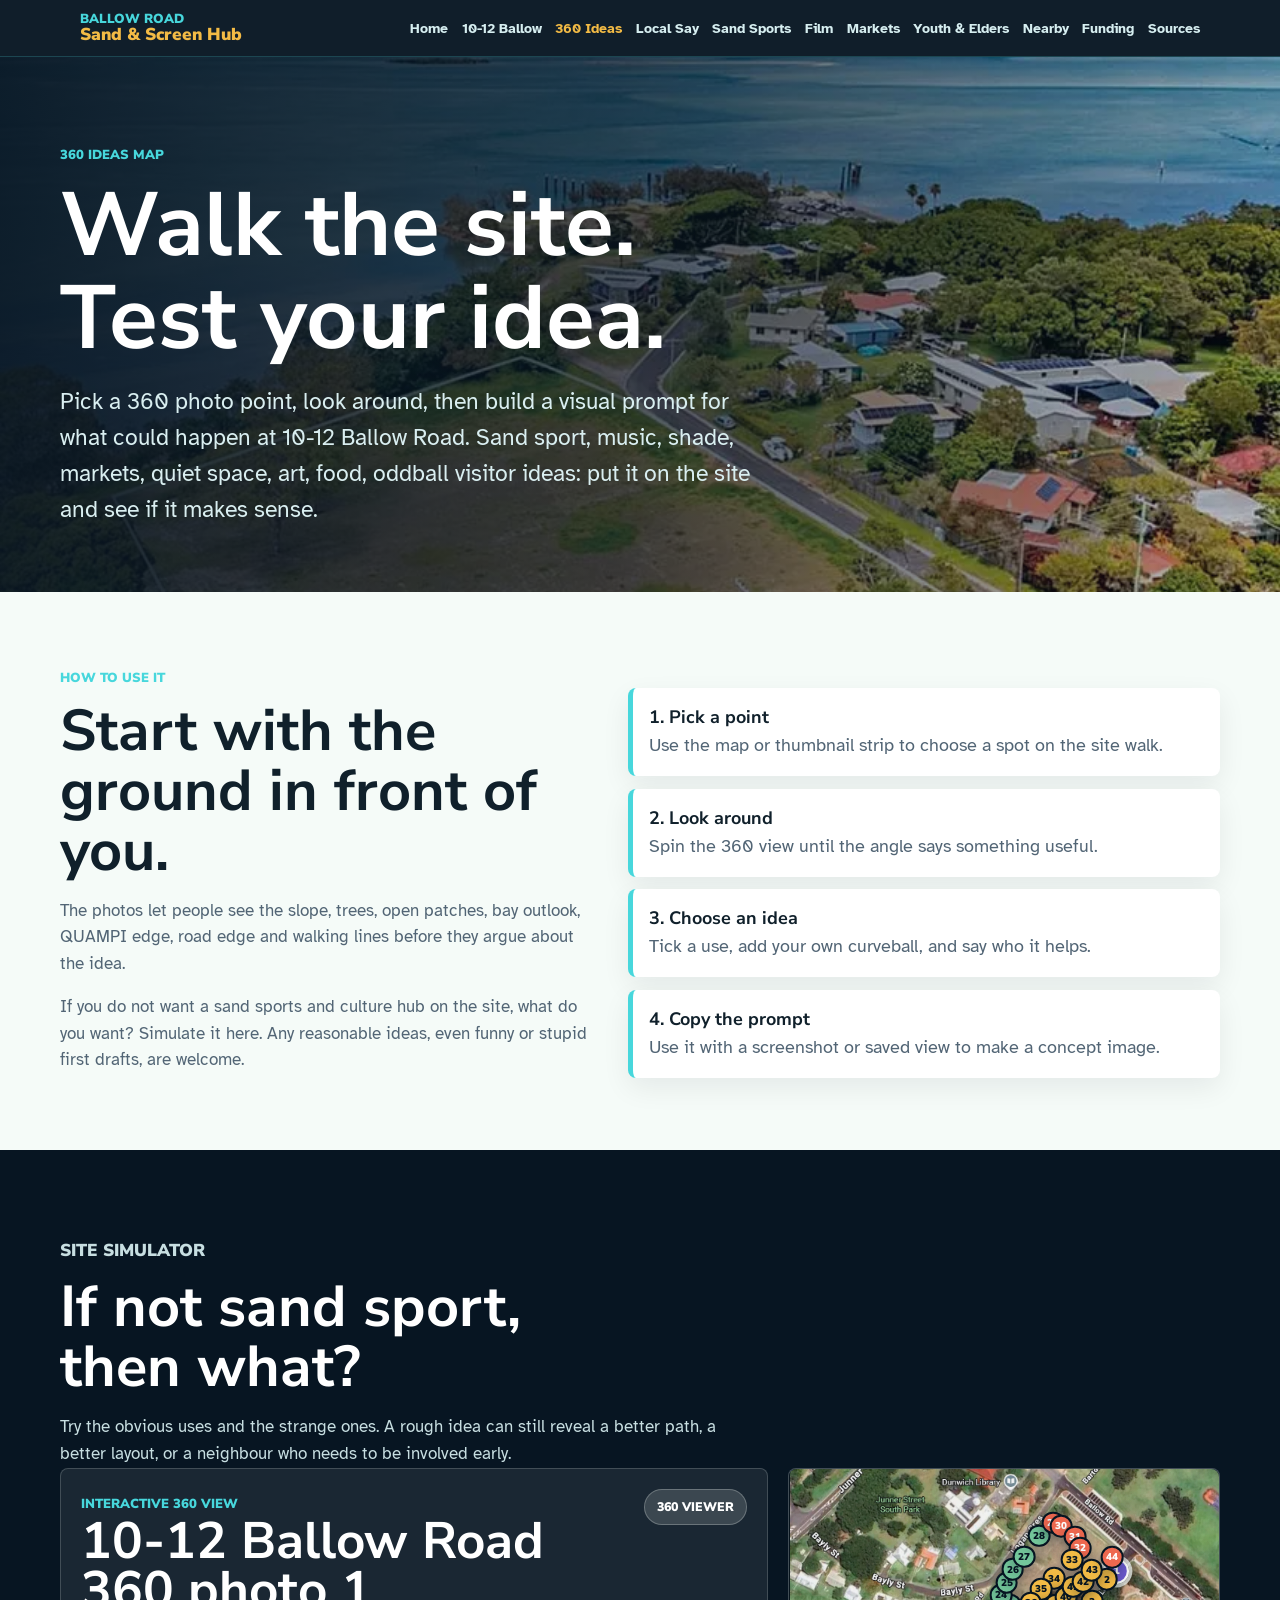
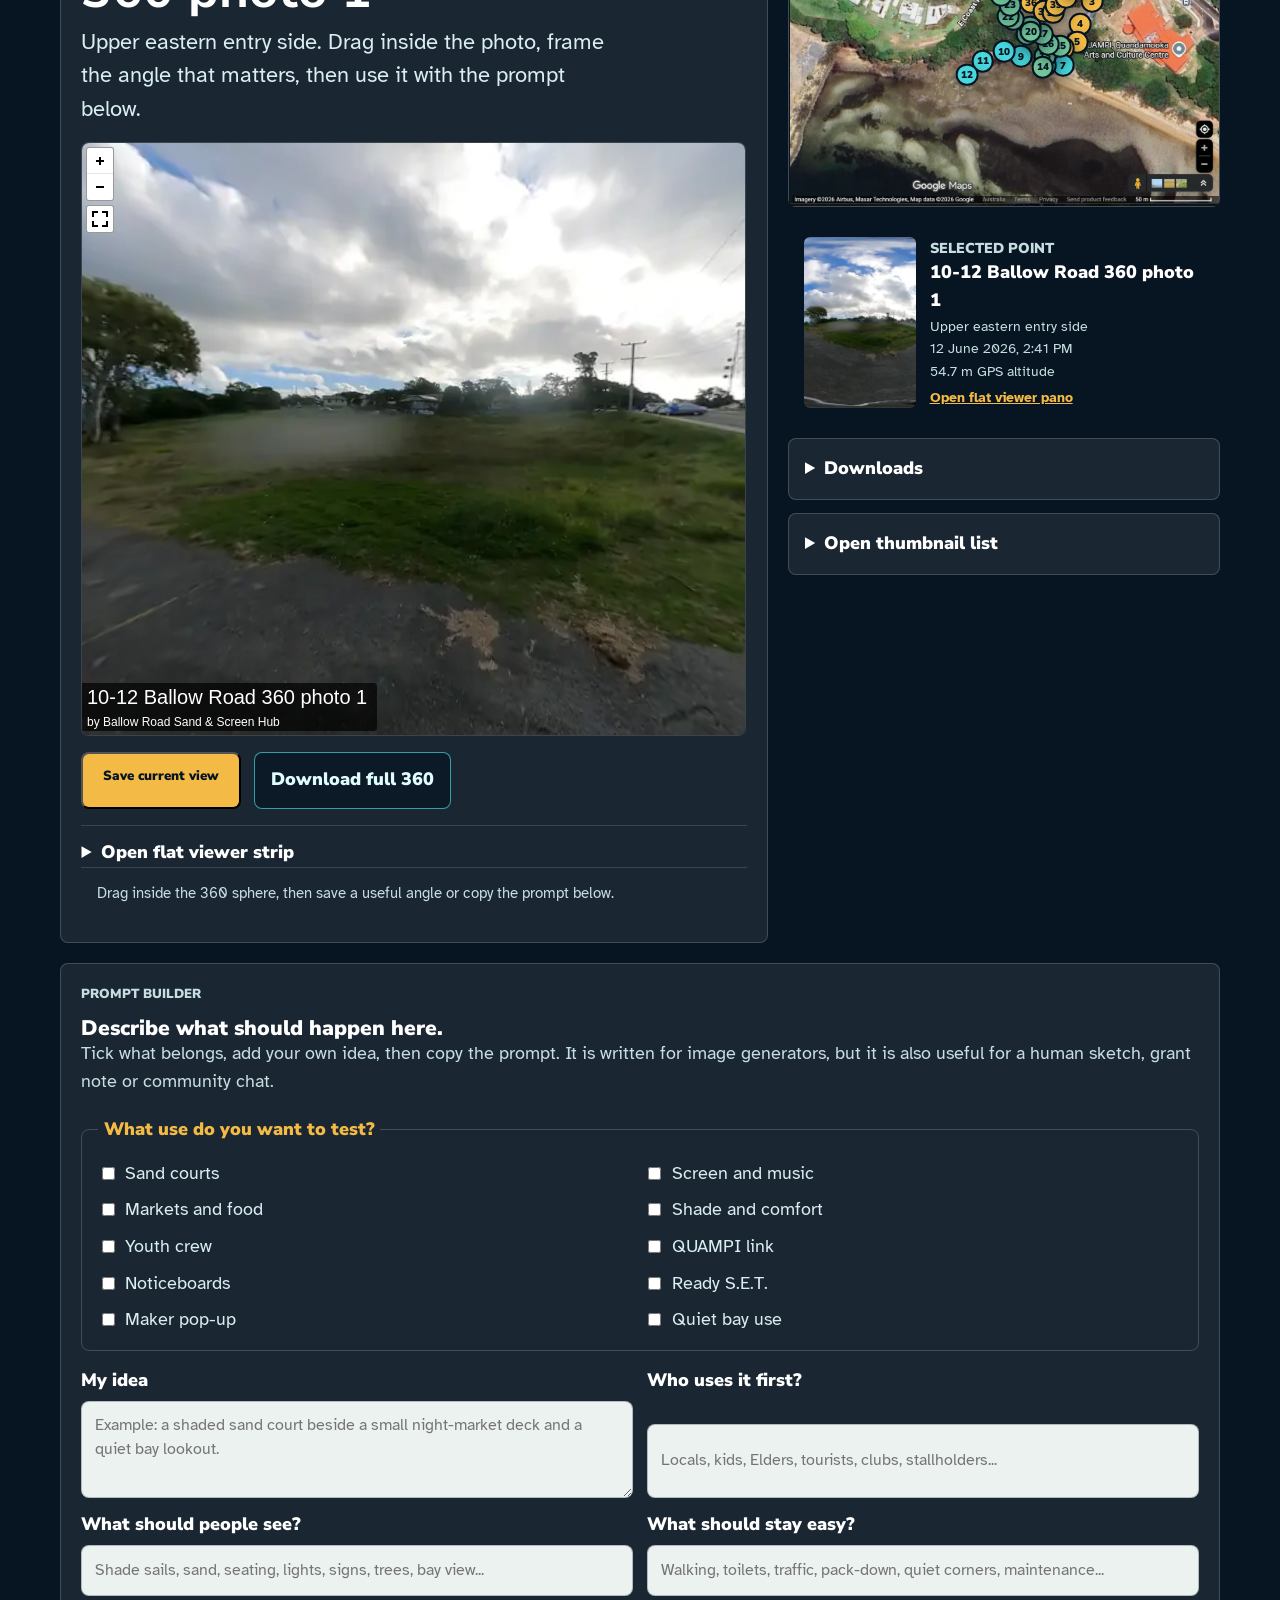
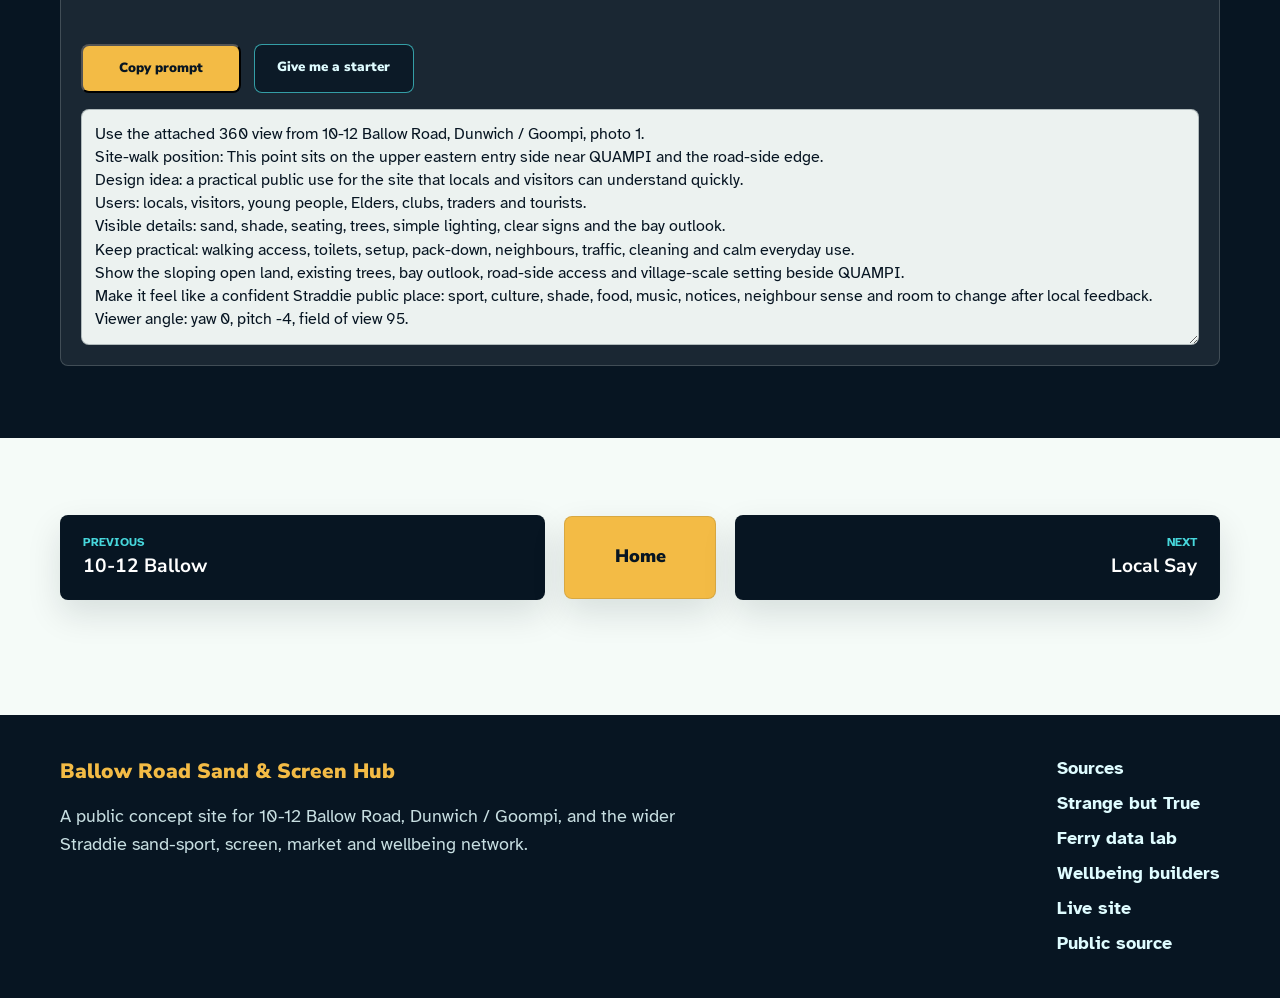
==== commit 717b4b25: "Use lighter 360 viewer panoramas" ====
--- a/evidence-map.html
+++ b/evidence-map.html
@@ -9,7 +9,7 @@
     <link rel="preconnect" href="https://fonts.gstatic.com" crossorigin>
     <link href="https://fonts.googleapis.com/css2?family=Atkinson+Hyperlegible:wght@400;700&family=Nunito+Sans:wght@700;800;900&display=swap" rel="stylesheet">
     <link rel="stylesheet" href="assets/vendor/pannellum/pannellum.css">
-    <link rel="stylesheet" href="assets/css/site.css?v=20260612b">
+    <link rel="stylesheet" href="assets/css/site.css?v=20260612c">
     <link rel="icon" href="assets/favicon.svg" type="image/svg+xml">
     <link rel="shortcut icon" href="assets/favicon.ico" type="image/x-icon">
   </head>
@@ -125,8 +125,8 @@
     </main>
     <footer class="site-footer" data-site-footer></footer>
     <script src="assets/vendor/pannellum/pannellum.js"></script>
-    <script src="assets/js/site-360-data.js"></script>
+    <script src="assets/js/site-360-data.js?v=20260612d"></script>
     <script src="assets/js/site.js?v=20260612b"></script>
-    <script src="assets/js/evidence-map.js?v=20260612b"></script>
+    <script src="assets/js/evidence-map.js?v=20260612d"></script>
   </body>
 </html>
--- a/assets/css/site.css
+++ b/assets/css/site.css
@@ -480,6 +480,19 @@
   text-decoration: none;
 }
 
+.dark .route-card.feature-card {
+  background:
+    linear-gradient(135deg, rgba(71, 215, 220, 0.2), rgba(243, 187, 69, 0.16)),
+    rgba(245, 251, 248, 0.12);
+  border-color: rgba(243, 187, 69, 0.6);
+  box-shadow: 0 22px 54px rgba(7, 21, 34, 0.32);
+}
+
+.dark .route-card.feature-card span,
+.dark .route-card.feature-card strong {
+  color: var(--gold);
+}
+
 .route-card span,
 .fact-label {
   color: var(--aqua-dark);
